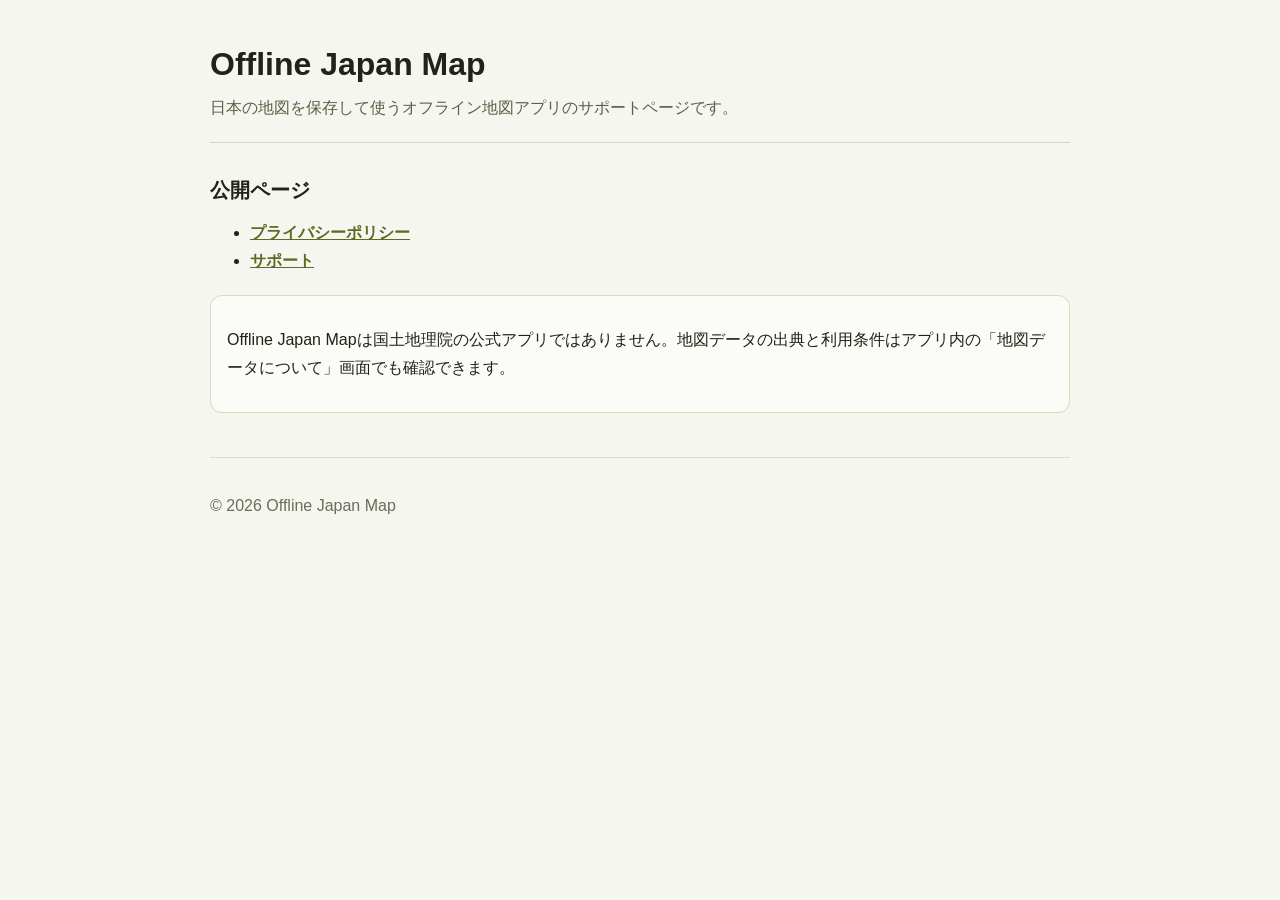
==== docs/index.html @ 16fac0c1 "Update support landing page copy" ====
<!doctype html>
<html lang="ja">
<head>
  <meta http-equiv="Content-Type" content="text/html; charset=utf-8">
  <meta name="viewport" content="width=device-width, initial-scale=1">
  <title>Offline Japan Map</title>
  <link rel="stylesheet" type="text/css" href="styles.css">
</head>
<body>
  <div class="page">
    <div class="site-header">
      <h1>Offline Japan Map</h1>
      <p class="lead">日本の地図を保存して使うオフライン地図アプリのサポートページです。</p>
    </div>

    <div class="section">
      <h2>公開ページ</h2>
      <ul>
        <li><a href="privacy/">プライバシーポリシー</a></li>
        <li><a href="support/">サポート</a></li>
      </ul>
    </div>

    <div class="notice">
      <p>Offline Japan Mapは国土地理院の公式アプリではありません。地図データの出典と利用条件はアプリ内の「地図データについて」画面でも確認できます。</p>
    </div>

    <div class="site-footer">
      <p>© 2026 Offline Japan Map</p>
    </div>
  </div>
</body>
</html>
---- docs/styles.css ----
* {
  box-sizing: border-box;
}

html {
  color-scheme: light;
}

body {
  margin: 0;
  background: #f5f6f0;
  color: #202316;
  font-family: -apple-system, BlinkMacSystemFont, "Hiragino Sans", "Yu Gothic", sans-serif;
  line-height: 1.75;
}

.page {
  width: min(860px, calc(100% - 32px));
  margin: 0 auto;
  padding: 44px 0 64px;
}

.site-header {
  margin-bottom: 28px;
  padding-bottom: 20px;
  border-bottom: 1px solid rgba(95, 105, 49, 0.22);
}

h1,
h2 {
  line-height: 1.3;
  letter-spacing: 0;
}

h1 {
  margin: 0 0 8px;
  font-size: 2rem;
}

h2 {
  margin: 34px 0 10px;
  font-size: 1.25rem;
}

p,
li {
  font-size: 1rem;
}

a {
  color: #5f6922;
  font-weight: 650;
}

.lead {
  margin: 0;
  color: #5a6044;
}

.notice {
  margin: 20px 0;
  padding: 14px 16px;
  border: 1px solid rgba(126, 141, 50, 0.28);
  border-radius: 12px;
  background: rgba(255, 255, 255, 0.55);
}

.meta {
  color: #6a6f58;
  font-size: 0.92rem;
}

.site-footer {
  margin-top: 44px;
  padding-top: 18px;
  border-top: 1px solid rgba(95, 105, 49, 0.18);
  color: #6a6f58;
  font-size: 0.92rem;
}
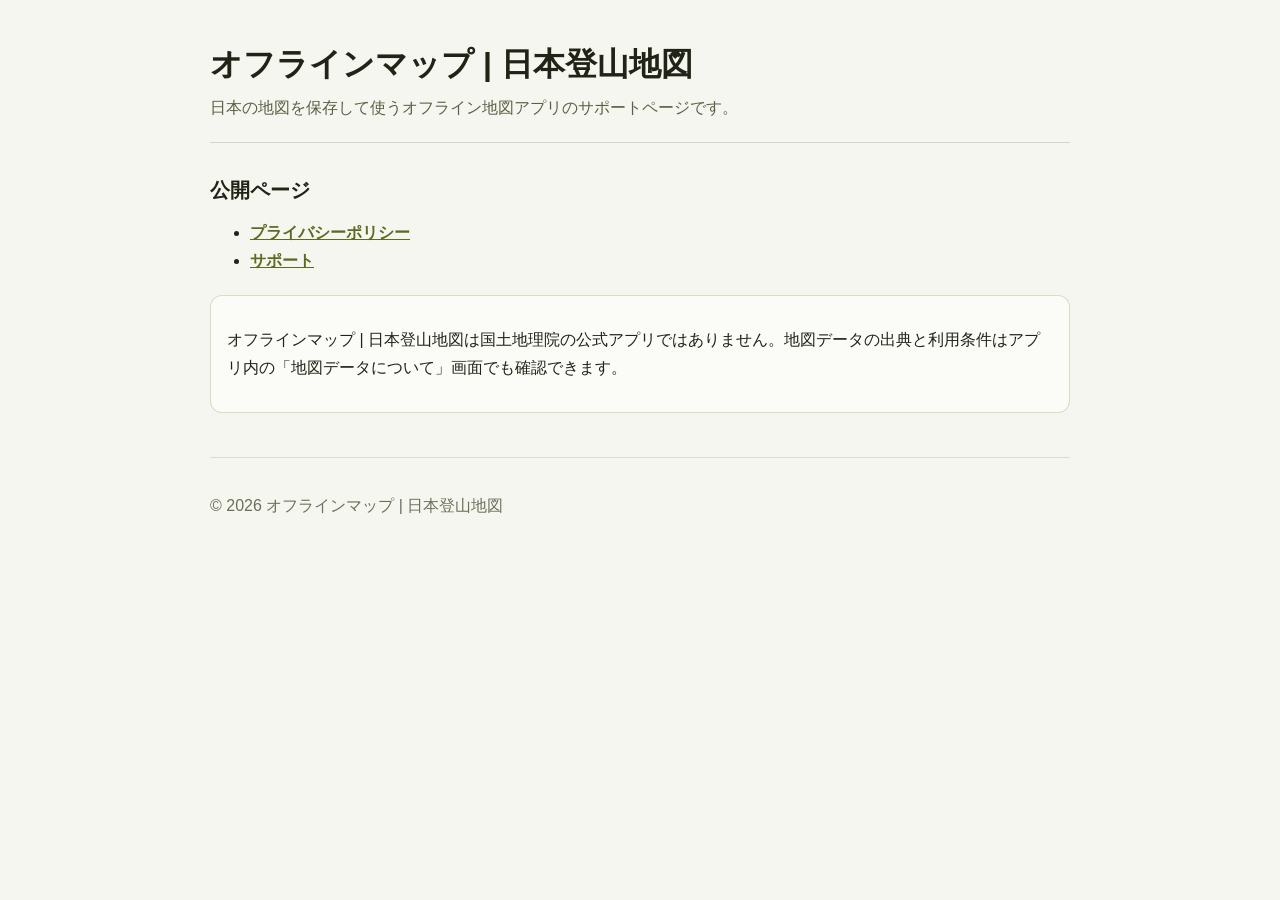
==== commit a87ec22d: "Update index.html" ====
--- a/docs/index.html
+++ b/docs/index.html
@@ -3,13 +3,13 @@
 <head>
   <meta http-equiv="Content-Type" content="text/html; charset=utf-8">
   <meta name="viewport" content="width=device-width, initial-scale=1">
-  <title>Offline Japan Map</title>
+  <title>オフラインマップ | 日本登山地図</title>
   <link rel="stylesheet" type="text/css" href="styles.css">
 </head>
 <body>
   <div class="page">
     <div class="site-header">
-      <h1>Offline Japan Map</h1>
+      <h1>オフラインマップ | 日本登山地図</h1>
       <p class="lead">日本の地図を保存して使うオフライン地図アプリのサポートページです。</p>
     </div>
 
@@ -22,11 +22,11 @@
     </div>
 
     <div class="notice">
-      <p>Offline Japan Mapは国土地理院の公式アプリではありません。地図データの出典と利用条件はアプリ内の「地図データについて」画面でも確認できます。</p>
+      <p>オフラインマップ | 日本登山地図は国土地理院の公式アプリではありません。地図データの出典と利用条件はアプリ内の「地図データについて」画面でも確認できます。</p>
     </div>
 
     <div class="site-footer">
-      <p>© 2026 Offline Japan Map</p>
+      <p>© 2026 オフラインマップ | 日本登山地図</p>
     </div>
   </div>
 </body>
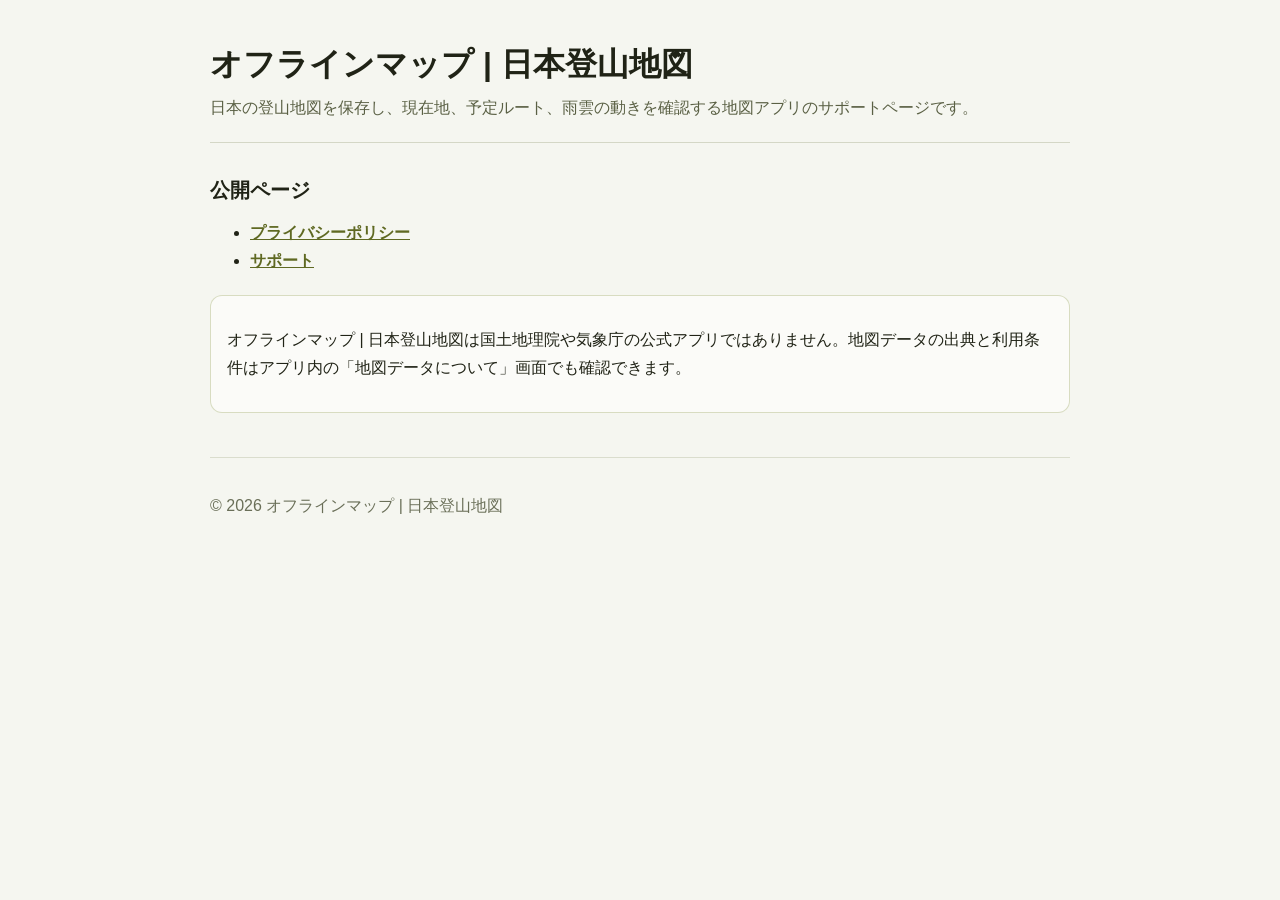
==== commit 5494d2a4: "Update public pages checkpoint terminology" ====
--- a/docs/index.html
+++ b/docs/index.html
@@ -10,7 +10,7 @@
   <div class="page">
     <div class="site-header">
       <h1>オフラインマップ | 日本登山地図</h1>
-      <p class="lead">日本の地図を保存して使うオフライン地図アプリのサポートページです。</p>
+      <p class="lead">日本の登山地図を保存し、現在地、予定ルート、雨雲の動きを確認する地図アプリのサポートページです。</p>
     </div>
 
     <div class="section">
@@ -22,7 +22,7 @@
     </div>
 
     <div class="notice">
-      <p>オフラインマップ | 日本登山地図は国土地理院の公式アプリではありません。地図データの出典と利用条件はアプリ内の「地図データについて」画面でも確認できます。</p>
+      <p>オフラインマップ | 日本登山地図は国土地理院や気象庁の公式アプリではありません。地図データの出典と利用条件はアプリ内の「地図データについて」画面でも確認できます。</p>
     </div>
 
     <div class="site-footer">
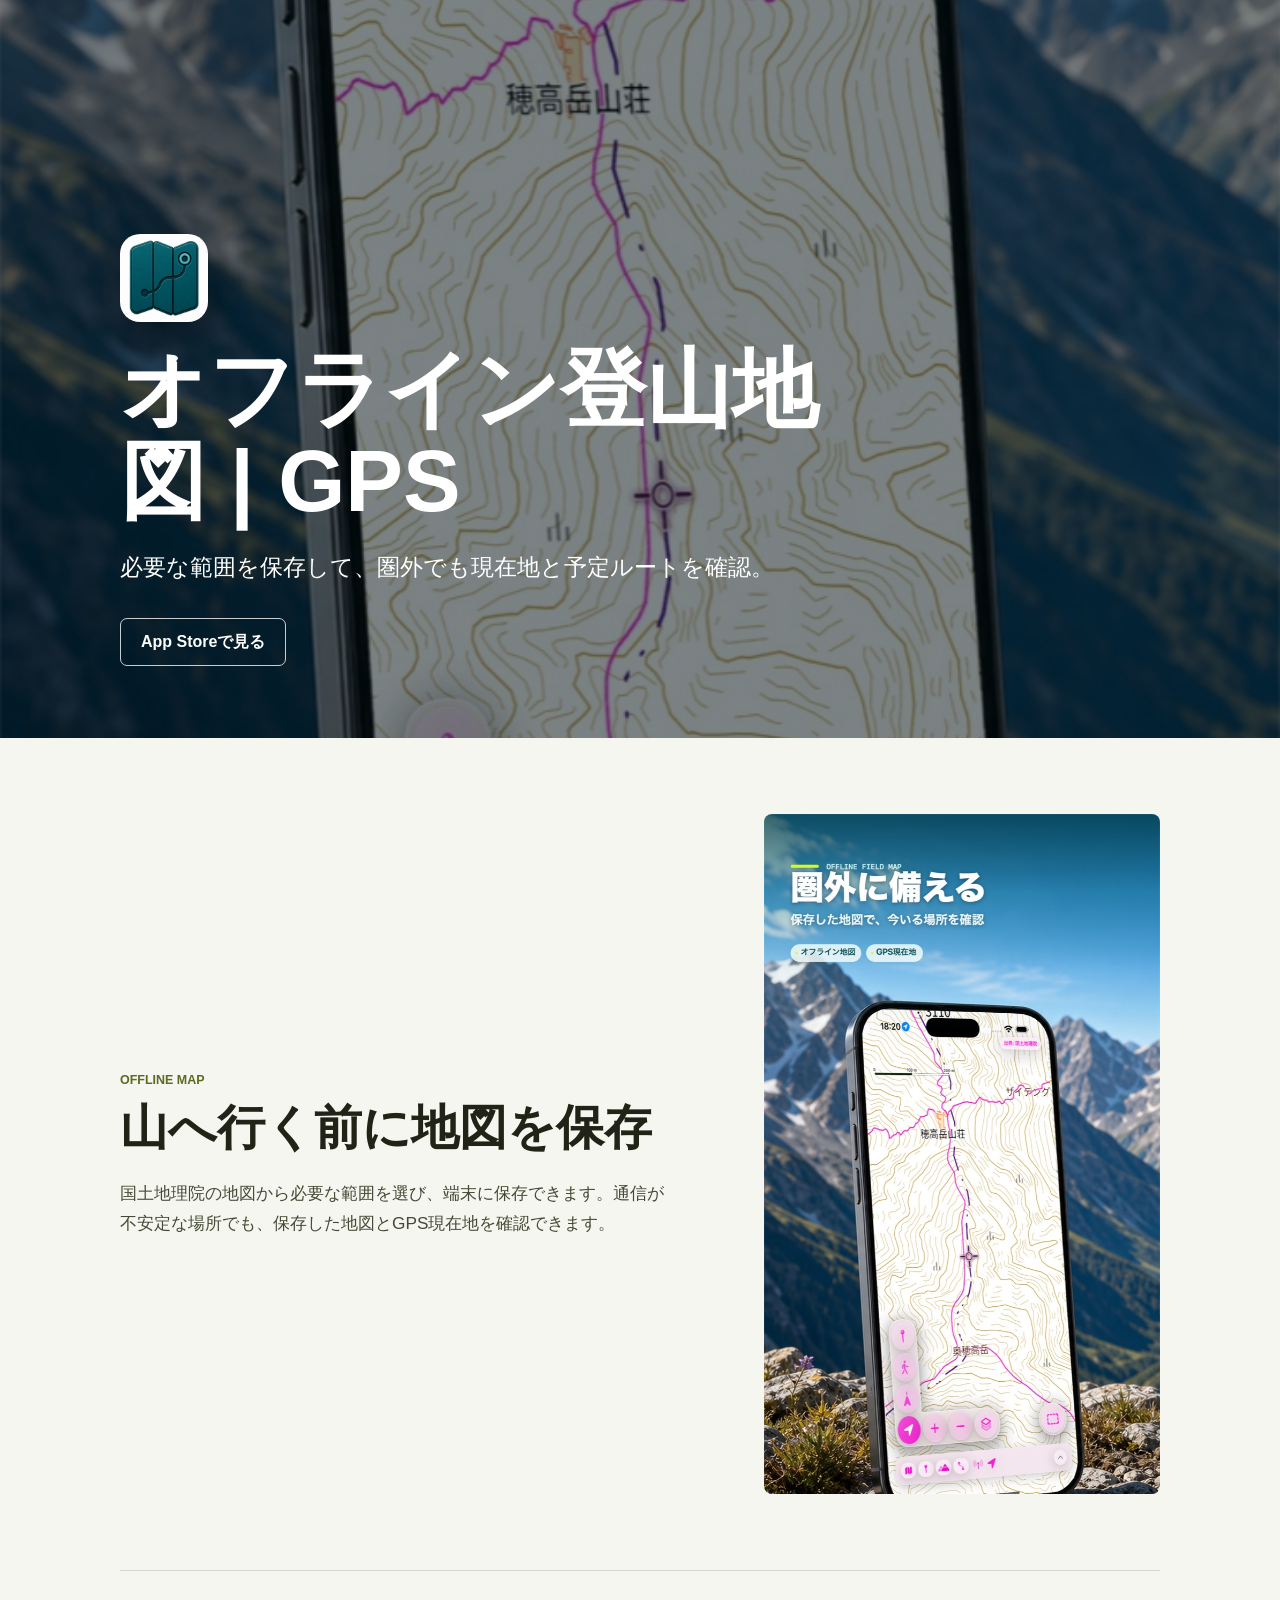
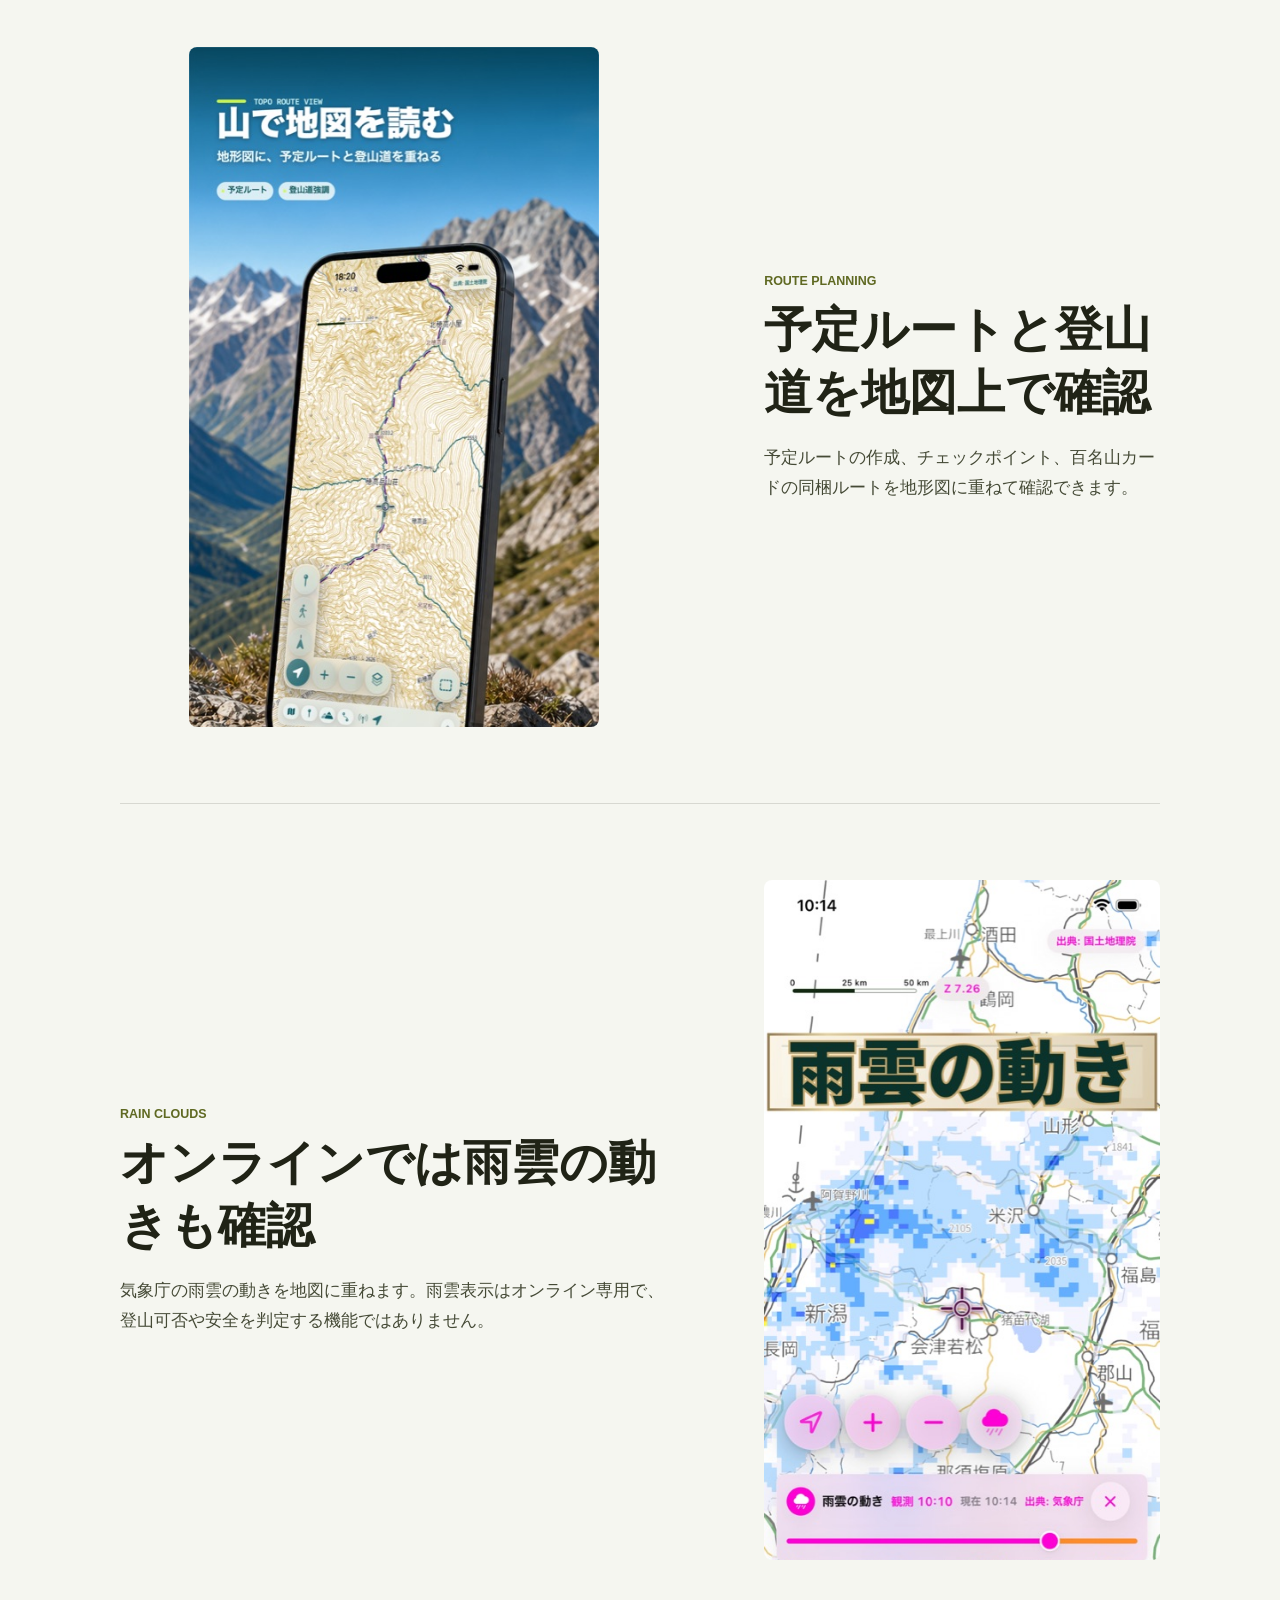
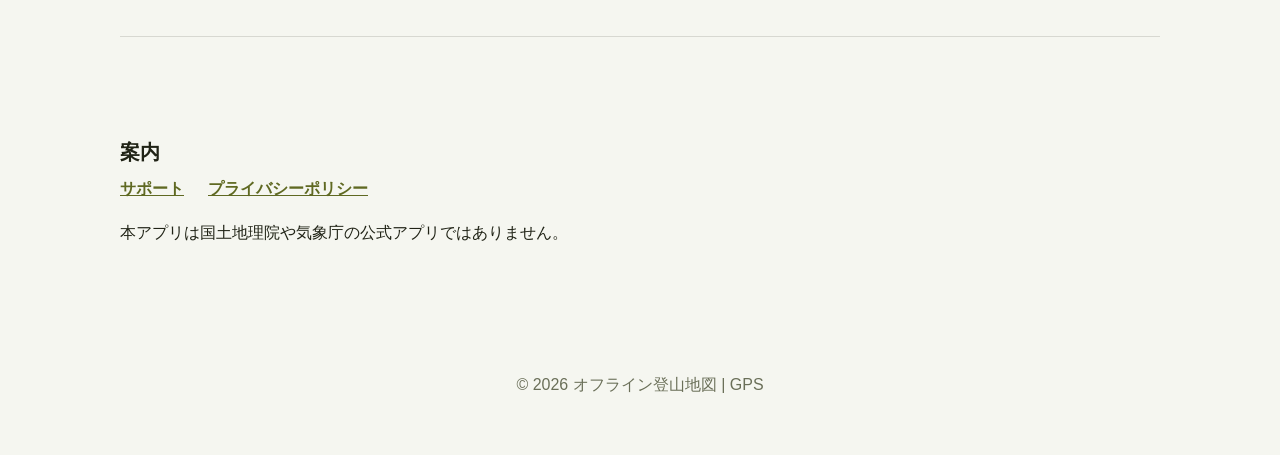
==== commit ca3e7a32: "Update app marketing page for ASO" ====
--- a/docs/index.html
+++ b/docs/index.html
@@ -3,31 +3,61 @@
 <head>
   <meta http-equiv="Content-Type" content="text/html; charset=utf-8">
   <meta name="viewport" content="width=device-width, initial-scale=1">
-  <title>オフラインマップ | 日本登山地図</title>
+  <meta name="description" content="日本の登山地図を必要な範囲だけ保存し、圏外でもGPS現在地と予定ルートを確認できるiPhone地図アプリです。">
+  <title>オフライン登山地図 | GPS</title>
   <link rel="stylesheet" type="text/css" href="styles.css">
 </head>
 <body>
-  <div class="page">
-    <div class="site-header">
-      <h1>オフラインマップ | 日本登山地図</h1>
-      <p class="lead">日本の登山地図を保存し、現在地、予定ルート、雨雲の動きを確認する地図アプリのサポートページです。</p>
-    </div>
+  <main>
+    <section class="product-hero" aria-labelledby="product-title">
+      <div class="product-hero-shade" aria-hidden="true"></div>
+      <div class="product-hero-content">
+        <img class="app-icon" src="assets/app-icon.png" alt="オフライン登山地図 | GPSのアプリアイコン">
+        <h1 id="product-title">オフライン登山地図 | GPS</h1>
+        <p>必要な範囲を保存して、圏外でも現在地と予定ルートを確認。</p>
+        <a class="app-store-link" href="https://apps.apple.com/jp/app/id6778970928">App Storeで見る</a>
+      </div>
+    </section>
 
-    <div class="section">
-      <h2>公開ページ</h2>
-      <ul>
-        <li><a href="privacy/">プライバシーポリシー</a></li>
-        <li><a href="support/">サポート</a></li>
-      </ul>
-    </div>
+    <section class="feature-band" aria-labelledby="offline-title">
+      <div class="feature-copy">
+        <p class="eyebrow">OFFLINE MAP</p>
+        <h2 id="offline-title">山へ行く前に地図を保存</h2>
+        <p>国土地理院の地図から必要な範囲を選び、端末に保存できます。通信が不安定な場所でも、保存した地図とGPS現在地を確認できます。</p>
+      </div>
+      <img src="assets/offline-hiking-map-hero.jpg" alt="保存した登山地図とGPS現在地を表示しているアプリ画面">
+    </section>
 
-    <div class="notice">
-      <p>オフラインマップ | 日本登山地図は国土地理院や気象庁の公式アプリではありません。地図データの出典と利用条件はアプリ内の「地図データについて」画面でも確認できます。</p>
-    </div>
+    <section class="feature-band feature-band-reverse" aria-labelledby="route-title">
+      <div class="feature-copy">
+        <p class="eyebrow">ROUTE PLANNING</p>
+        <h2 id="route-title">予定ルートと登山道を地図上で確認</h2>
+        <p>予定ルートの作成、チェックポイント、百名山カードの同梱ルートを地形図に重ねて確認できます。</p>
+      </div>
+      <img src="assets/planned-route-map.jpg" alt="予定ルートと登山道を重ねた登山地図">
+    </section>
 
-    <div class="site-footer">
-      <p>© 2026 オフラインマップ | 日本登山地図</p>
-    </div>
-  </div>
+    <section class="feature-band" aria-labelledby="rain-title">
+      <div class="feature-copy">
+        <p class="eyebrow">RAIN CLOUDS</p>
+        <h2 id="rain-title">オンラインでは雨雲の動きも確認</h2>
+        <p>気象庁の雨雲の動きを地図に重ねます。雨雲表示はオンライン専用で、登山可否や安全を判定する機能ではありません。</p>
+      </div>
+      <img src="assets/rain-cloud-map.jpg" alt="気象庁の雨雲の動きを地図に重ねたアプリ画面">
+    </section>
+
+    <section class="product-links" aria-labelledby="links-title">
+      <h2 id="links-title">案内</h2>
+      <nav aria-label="関連ページ">
+        <a href="support/">サポート</a>
+        <a href="privacy/">プライバシーポリシー</a>
+      </nav>
+      <p>本アプリは国土地理院や気象庁の公式アプリではありません。</p>
+    </section>
+  </main>
+
+  <footer class="product-footer">
+    <p>© 2026 オフライン登山地図 | GPS</p>
+  </footer>
 </body>
 </html>
--- a/docs/styles.css
+++ b/docs/styles.css
@@ -12,6 +12,128 @@
   color: #202316;
   font-family: -apple-system, BlinkMacSystemFont, "Hiragino Sans", "Yu Gothic", sans-serif;
   line-height: 1.75;
+}
+
+img {
+  display: block;
+  max-width: 100%;
+}
+
+.product-hero {
+  position: relative;
+  min-height: min(82svh, 820px);
+  display: flex;
+  align-items: flex-end;
+  background: #0b1d26 url("assets/offline-hiking-map-hero.jpg") center 46% / cover no-repeat;
+  color: #fff;
+  overflow: hidden;
+}
+
+.product-hero-shade {
+  position: absolute;
+  inset: 0;
+  background: rgba(3, 16, 21, 0.52);
+}
+
+.product-hero-content {
+  position: relative;
+  z-index: 1;
+  width: min(1040px, calc(100% - 40px));
+  margin: 0 auto;
+  padding: 80px 0 72px;
+}
+
+.app-icon {
+  width: 88px;
+  height: 88px;
+  margin-bottom: 22px;
+  border-radius: 20px;
+  box-shadow: 0 12px 32px rgba(0, 0, 0, 0.28);
+}
+
+.product-hero h1 {
+  max-width: 760px;
+  margin: 0;
+  font-size: clamp(2.4rem, 7vw, 5.4rem);
+  line-height: 1.06;
+}
+
+.product-hero p {
+  max-width: 660px;
+  margin: 20px 0 30px;
+  font-size: clamp(1.05rem, 2.5vw, 1.45rem);
+}
+
+.app-store-link {
+  display: inline-flex;
+  min-height: 48px;
+  align-items: center;
+  padding: 0 20px;
+  border: 1px solid rgba(255, 255, 255, 0.78);
+  border-radius: 7px;
+  color: #fff;
+  text-decoration: none;
+}
+
+.feature-band {
+  width: min(1040px, calc(100% - 40px));
+  margin: 0 auto;
+  padding: 76px 0;
+  display: grid;
+  grid-template-columns: minmax(0, 0.9fr) minmax(280px, 0.65fr);
+  gap: clamp(36px, 8vw, 96px);
+  align-items: center;
+  border-bottom: 1px solid rgba(32, 35, 22, 0.14);
+}
+
+.feature-band-reverse .feature-copy {
+  order: 2;
+}
+
+.feature-band img {
+  width: min(100%, 410px);
+  max-height: 680px;
+  justify-self: center;
+  object-fit: cover;
+  object-position: top;
+  border-radius: 8px;
+}
+
+.feature-copy h2 {
+  margin: 6px 0 18px;
+  font-size: clamp(1.8rem, 4vw, 3rem);
+}
+
+.feature-copy p:not(.eyebrow) {
+  max-width: 600px;
+  margin: 0;
+  color: #454a36;
+  font-size: 1.08rem;
+}
+
+.eyebrow {
+  margin: 0;
+  color: #5f6922;
+  font-size: 0.78rem;
+  font-weight: 750;
+}
+
+.product-links {
+  width: min(1040px, calc(100% - 40px));
+  margin: 0 auto;
+  padding: 68px 0;
+}
+
+.product-links nav {
+  display: flex;
+  flex-wrap: wrap;
+  gap: 24px;
+}
+
+.product-footer {
+  padding: 24px 20px 40px;
+  color: #6a6f58;
+  text-align: center;
 }
 
 .page {
@@ -77,3 +199,27 @@
   color: #6a6f58;
   font-size: 0.92rem;
 }
+
+@media (max-width: 720px) {
+  .product-hero {
+    min-height: 76svh;
+    background-position: 58% top;
+  }
+
+  .product-hero-content {
+    padding: 56px 0 48px;
+  }
+
+  .feature-band {
+    grid-template-columns: 1fr;
+    padding: 54px 0;
+  }
+
+  .feature-band-reverse .feature-copy {
+    order: 0;
+  }
+
+  .feature-band img {
+    width: min(100%, 360px);
+  }
+}
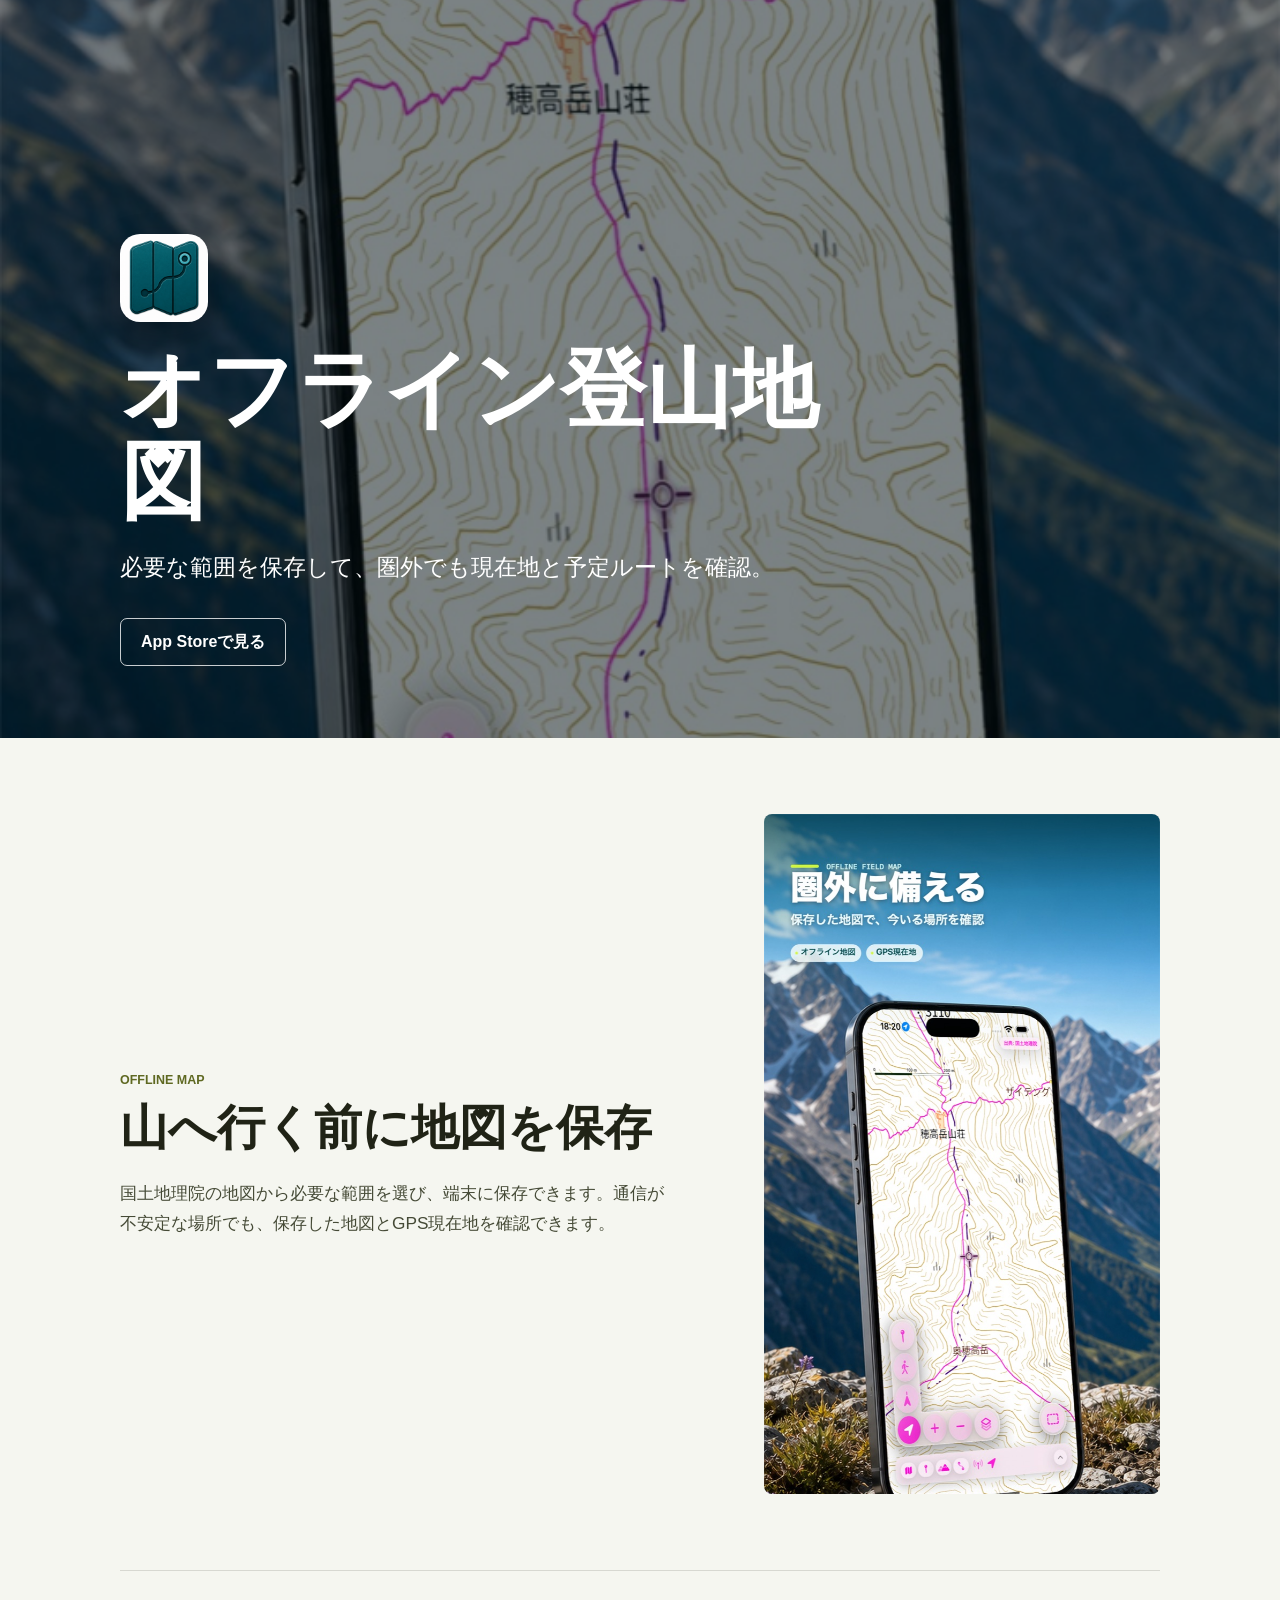
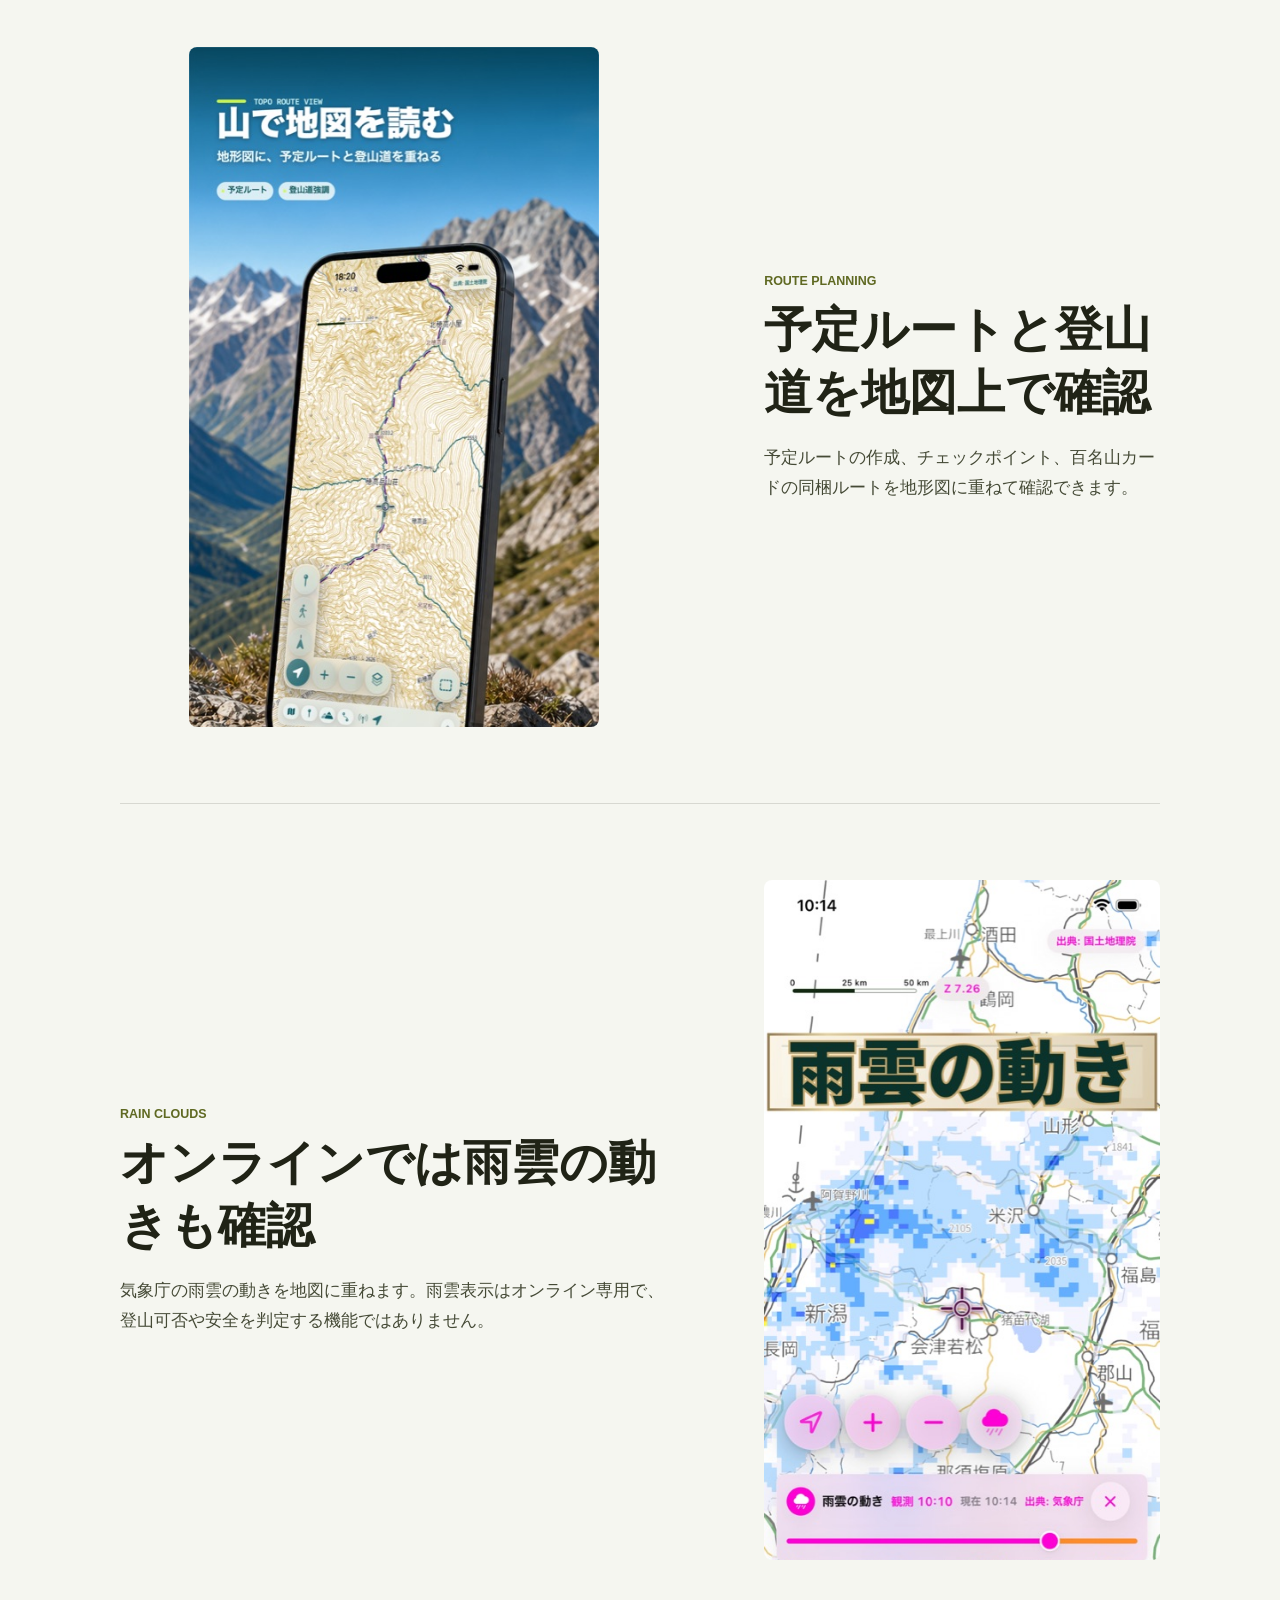
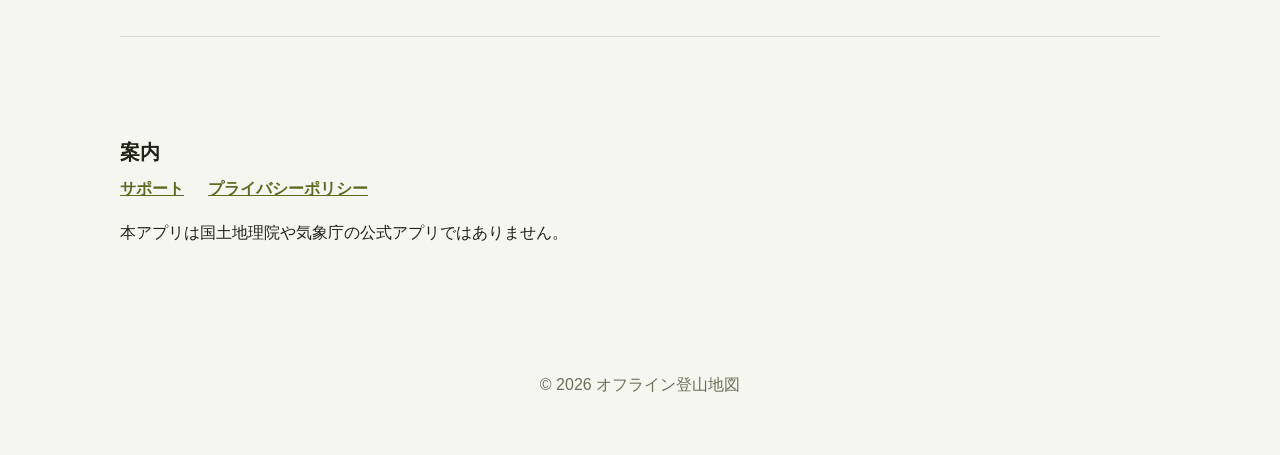
==== commit 7bb27866: "Use concise Japanese product name" ====
--- a/docs/index.html
+++ b/docs/index.html
@@ -4,7 +4,7 @@
   <meta http-equiv="Content-Type" content="text/html; charset=utf-8">
   <meta name="viewport" content="width=device-width, initial-scale=1">
   <meta name="description" content="日本の登山地図を必要な範囲だけ保存し、圏外でもGPS現在地と予定ルートを確認できるiPhone地図アプリです。">
-  <title>オフライン登山地図 | GPS</title>
+  <title>オフライン登山地図</title>
   <link rel="stylesheet" type="text/css" href="styles.css">
 </head>
 <body>
@@ -12,8 +12,8 @@
     <section class="product-hero" aria-labelledby="product-title">
       <div class="product-hero-shade" aria-hidden="true"></div>
       <div class="product-hero-content">
-        <img class="app-icon" src="assets/app-icon.png" alt="オフライン登山地図 | GPSのアプリアイコン">
-        <h1 id="product-title">オフライン登山地図 | GPS</h1>
+        <img class="app-icon" src="assets/app-icon.png" alt="オフライン登山地図のアプリアイコン">
+        <h1 id="product-title">オフライン登山地図</h1>
         <p>必要な範囲を保存して、圏外でも現在地と予定ルートを確認。</p>
         <a class="app-store-link" href="https://apps.apple.com/jp/app/id6778970928">App Storeで見る</a>
       </div>
@@ -57,7 +57,7 @@
   </main>
 
   <footer class="product-footer">
-    <p>© 2026 オフライン登山地図 | GPS</p>
+    <p>© 2026 オフライン登山地図</p>
   </footer>
 </body>
 </html>
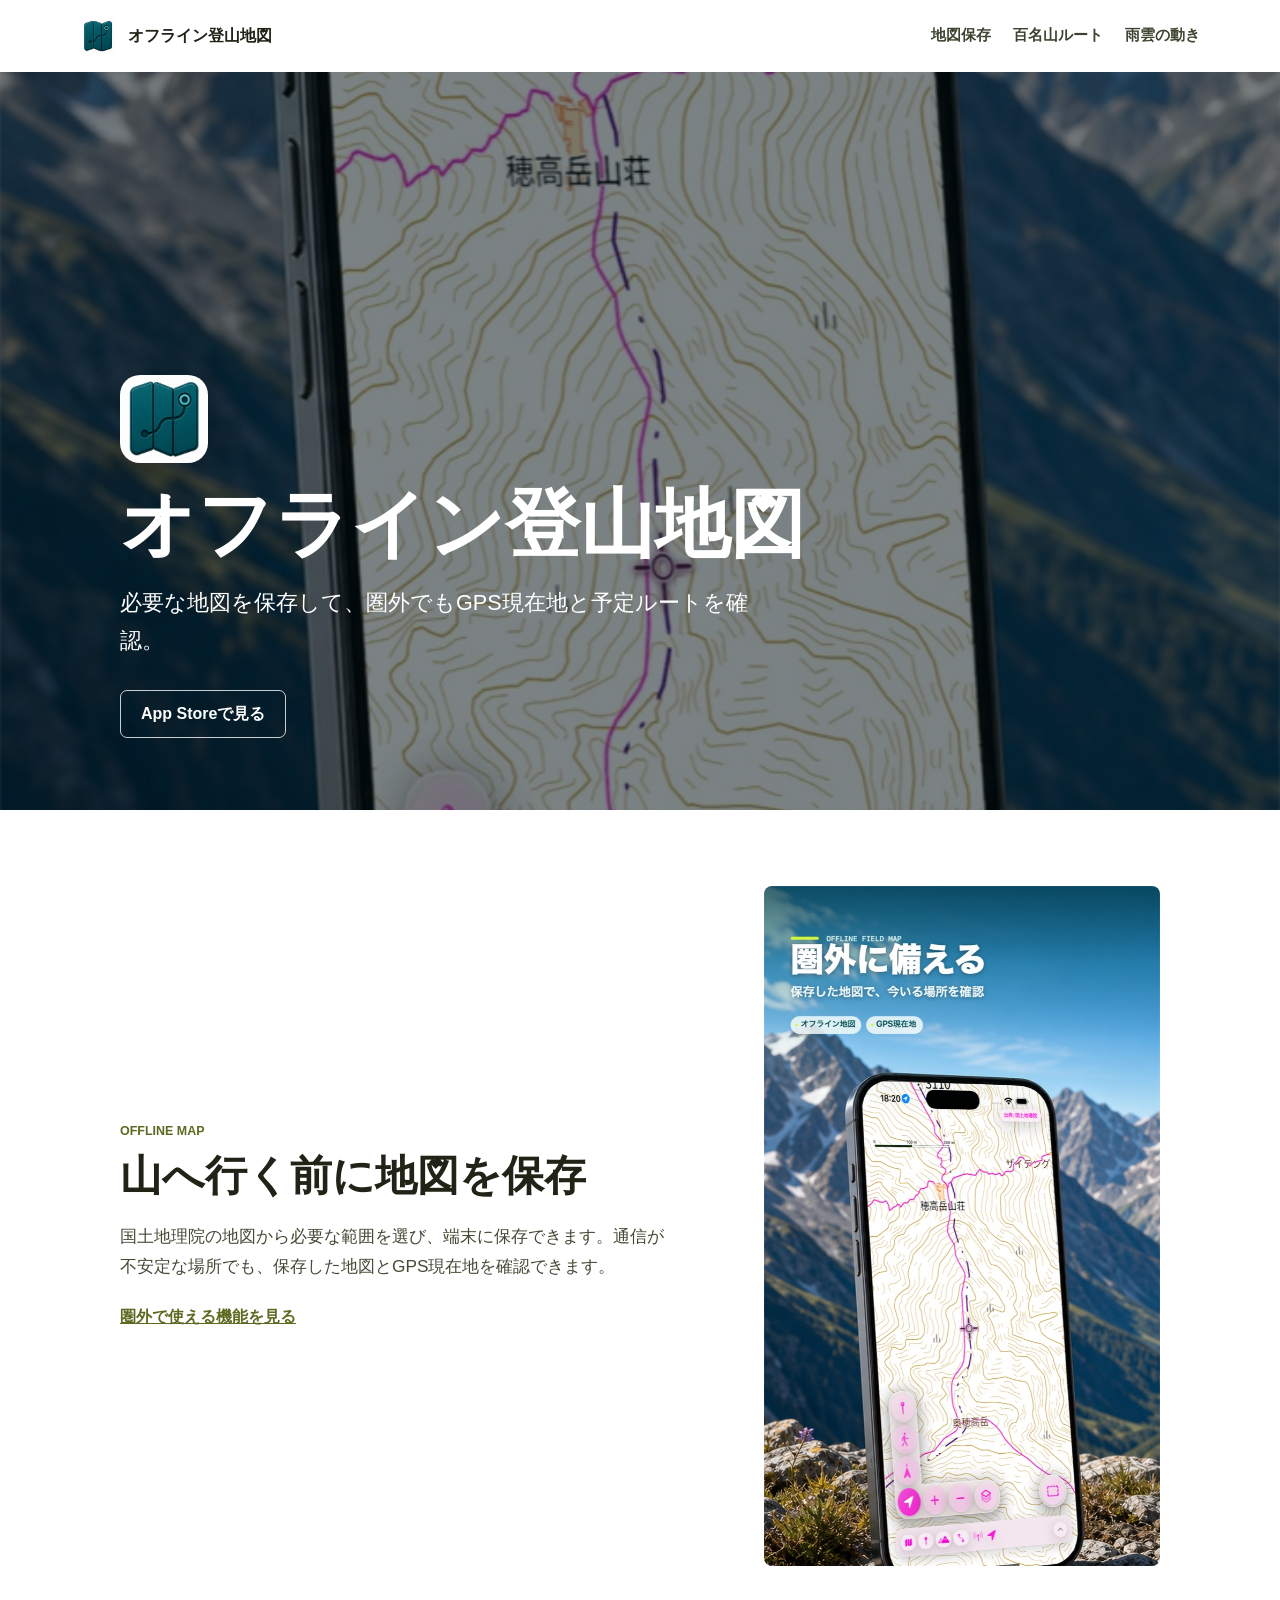
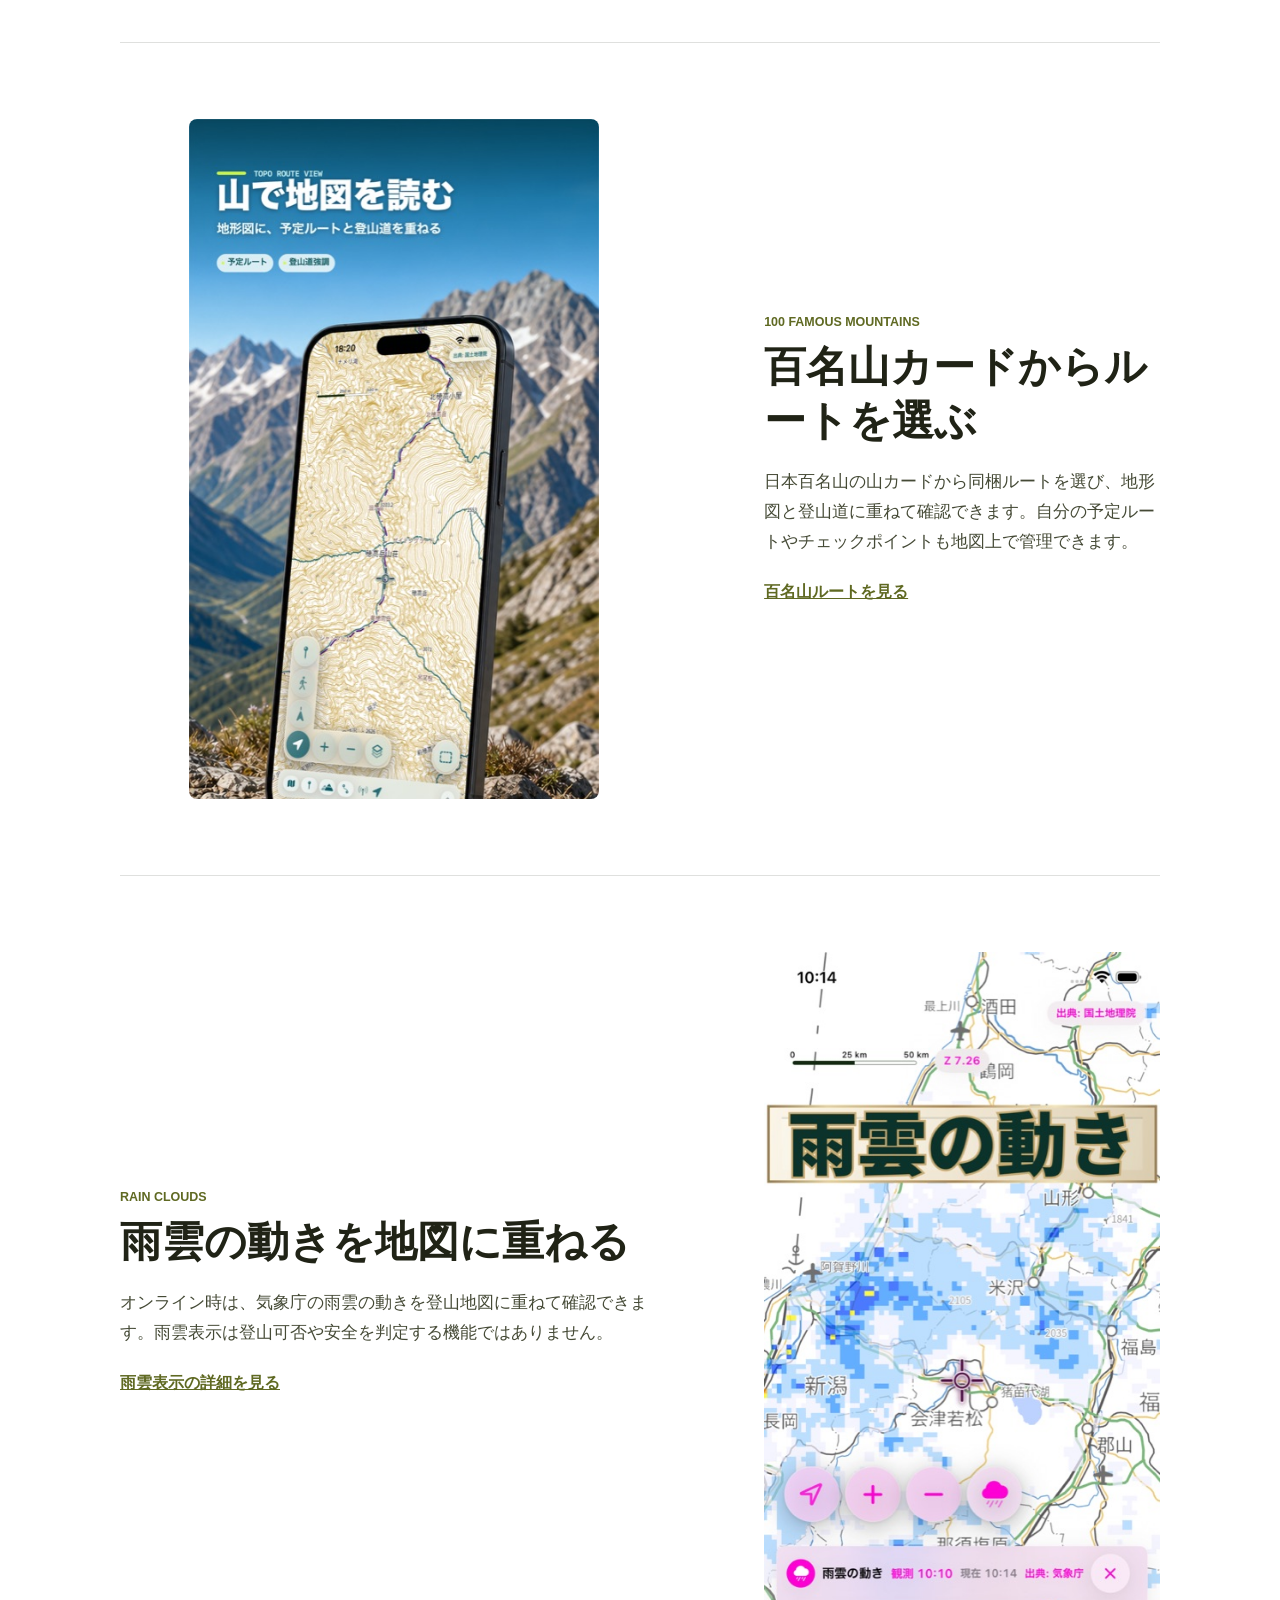
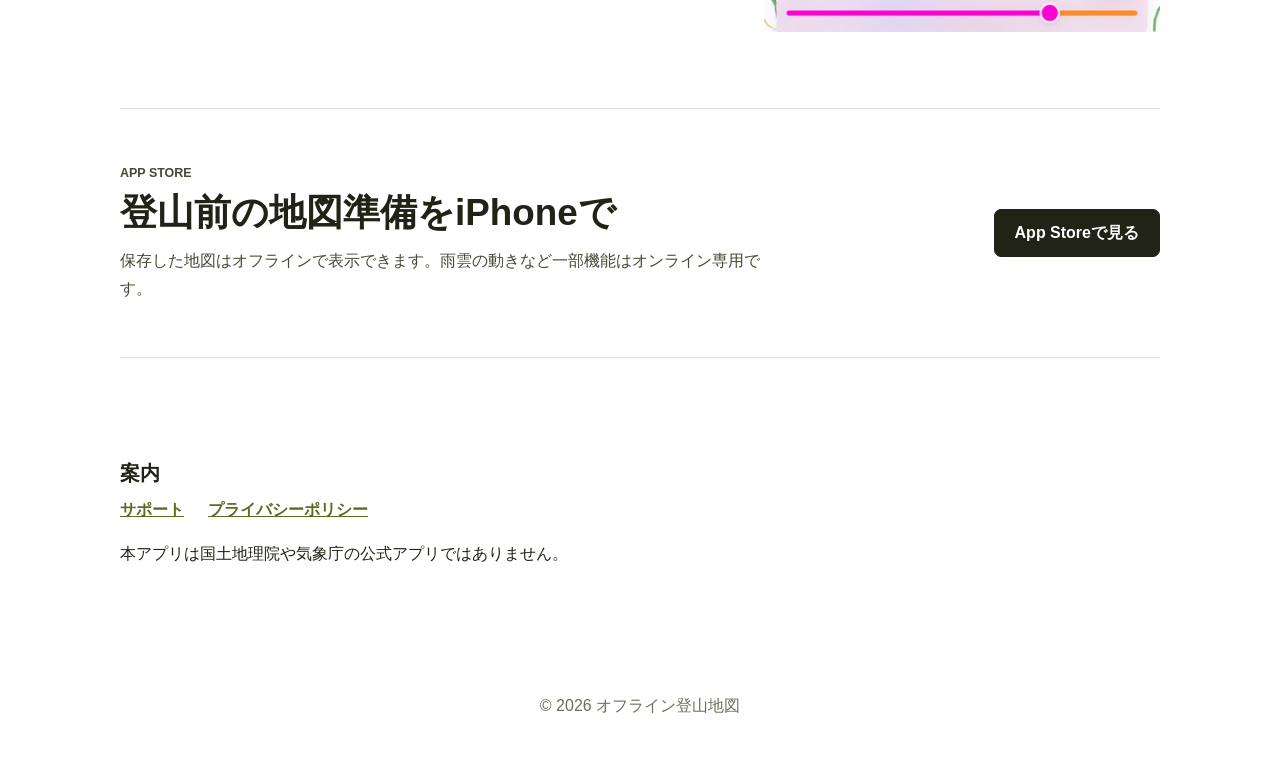
==== commit 1b7aa46a: "Add search-focused product landing pages" ====
--- a/docs/index.html
+++ b/docs/index.html
@@ -1,21 +1,62 @@
 <!doctype html>
 <html lang="ja">
 <head>
-  <meta http-equiv="Content-Type" content="text/html; charset=utf-8">
+  <meta charset="utf-8">
   <meta name="viewport" content="width=device-width, initial-scale=1">
-  <meta name="description" content="日本の登山地図を必要な範囲だけ保存し、圏外でもGPS現在地と予定ルートを確認できるiPhone地図アプリです。">
-  <title>オフライン登山地図</title>
-  <link rel="stylesheet" type="text/css" href="styles.css">
+  <meta name="description" content="日本の登山地図を必要な範囲だけ保存し、圏外でもGPS現在地、予定ルート、日本百名山の同梱ルートを確認できるiPhone地図アプリです。">
+  <meta name="robots" content="index,follow,max-image-preview:large">
+  <meta name="theme-color" content="#0b1d26">
+  <meta name="apple-itunes-app" content="app-id=6778970928, app-argument=https://apps.apple.com/jp/app/id6778970928?ppid=e49ebf47-4ab9-4e89-a070-6b8aedd1c917">
+  <link rel="canonical" href="https://tenkarars.github.io/offline-japan-map-pages/">
+  <meta property="og:type" content="website">
+  <meta property="og:locale" content="ja_JP">
+  <meta property="og:site_name" content="オフライン登山地図">
+  <meta property="og:title" content="オフライン登山地図 - 圏外でもGPS現在地と予定ルートを確認">
+  <meta property="og:description" content="登山前に必要な地図を保存。圏外でも保存した地図、GPS現在地、予定ルートを確認できます。">
+  <meta property="og:url" content="https://tenkarars.github.io/offline-japan-map-pages/">
+  <meta property="og:image" content="https://tenkarars.github.io/offline-japan-map-pages/assets/offline-hiking-map-hero.jpg">
+  <title>オフライン登山地図 - 圏外でもGPS現在地と予定ルートを確認</title>
+  <link rel="stylesheet" href="styles.css?v=20260719-2">
+  <script type="application/ld+json">
+  {
+    "@context": "https://schema.org",
+    "@type": "MobileApplication",
+    "name": "オフライン登山地図",
+    "operatingSystem": "iOS",
+    "applicationCategory": "NavigationApplication",
+    "description": "日本の登山地図を必要な範囲だけ保存し、圏外でもGPS現在地と予定ルートを確認できるiPhoneアプリです。",
+    "image": "https://tenkarars.github.io/offline-japan-map-pages/assets/app-icon.png",
+    "url": "https://tenkarars.github.io/offline-japan-map-pages/",
+    "downloadUrl": "https://apps.apple.com/jp/app/id6778970928",
+    "offers": {
+      "@type": "Offer",
+      "price": "0",
+      "priceCurrency": "JPY"
+    }
+  }
+  </script>
 </head>
 <body>
+  <header class="product-nav">
+    <a class="product-brand" href="./" aria-label="オフライン登山地図 トップ">
+      <img src="assets/app-icon.png" alt="">
+      <span>オフライン登山地図</span>
+    </a>
+    <nav aria-label="主な機能">
+      <a href="offline-hiking-map/">地図保存</a>
+      <a href="hyakumeizan-routes/">百名山ルート</a>
+      <a href="rain-cloud-map/">雨雲の動き</a>
+    </nav>
+  </header>
+
   <main>
     <section class="product-hero" aria-labelledby="product-title">
       <div class="product-hero-shade" aria-hidden="true"></div>
       <div class="product-hero-content">
         <img class="app-icon" src="assets/app-icon.png" alt="オフライン登山地図のアプリアイコン">
         <h1 id="product-title">オフライン登山地図</h1>
-        <p>必要な範囲を保存して、圏外でも現在地と予定ルートを確認。</p>
-        <a class="app-store-link" href="https://apps.apple.com/jp/app/id6778970928">App Storeで見る</a>
+        <p>必要な地図を保存して、圏外でもGPS現在地と予定ルートを確認。</p>
+        <a class="app-store-link" href="https://apps.apple.com/jp/app/id6778970928?ppid=e49ebf47-4ab9-4e89-a070-6b8aedd1c917">App Storeで見る</a>
       </div>
     </section>
 
@@ -24,26 +65,38 @@
         <p class="eyebrow">OFFLINE MAP</p>
         <h2 id="offline-title">山へ行く前に地図を保存</h2>
         <p>国土地理院の地図から必要な範囲を選び、端末に保存できます。通信が不安定な場所でも、保存した地図とGPS現在地を確認できます。</p>
+        <a class="text-link" href="offline-hiking-map/">圏外で使える機能を見る</a>
       </div>
-      <img src="assets/offline-hiking-map-hero.jpg" alt="保存した登山地図とGPS現在地を表示しているアプリ画面">
+      <img src="assets/offline-hiking-map-hero.jpg" alt="保存した登山地図とGPS現在地を表示しているアプリ画面" loading="lazy">
     </section>
 
     <section class="feature-band feature-band-reverse" aria-labelledby="route-title">
       <div class="feature-copy">
-        <p class="eyebrow">ROUTE PLANNING</p>
-        <h2 id="route-title">予定ルートと登山道を地図上で確認</h2>
-        <p>予定ルートの作成、チェックポイント、百名山カードの同梱ルートを地形図に重ねて確認できます。</p>
+        <p class="eyebrow">100 FAMOUS MOUNTAINS</p>
+        <h2 id="route-title">百名山カードからルートを選ぶ</h2>
+        <p>日本百名山の山カードから同梱ルートを選び、地形図と登山道に重ねて確認できます。自分の予定ルートやチェックポイントも地図上で管理できます。</p>
+        <a class="text-link" href="hyakumeizan-routes/">百名山ルートを見る</a>
       </div>
-      <img src="assets/planned-route-map.jpg" alt="予定ルートと登山道を重ねた登山地図">
+      <img src="assets/planned-route-map.jpg" alt="日本百名山の予定ルートと登山道を重ねた登山地図" loading="lazy">
     </section>
 
     <section class="feature-band" aria-labelledby="rain-title">
       <div class="feature-copy">
         <p class="eyebrow">RAIN CLOUDS</p>
-        <h2 id="rain-title">オンラインでは雨雲の動きも確認</h2>
-        <p>気象庁の雨雲の動きを地図に重ねます。雨雲表示はオンライン専用で、登山可否や安全を判定する機能ではありません。</p>
+        <h2 id="rain-title">雨雲の動きを地図に重ねる</h2>
+        <p>オンライン時は、気象庁の雨雲の動きを登山地図に重ねて確認できます。雨雲表示は登山可否や安全を判定する機能ではありません。</p>
+        <a class="text-link" href="rain-cloud-map/">雨雲表示の詳細を見る</a>
       </div>
-      <img src="assets/rain-cloud-map.jpg" alt="気象庁の雨雲の動きを地図に重ねたアプリ画面">
+      <img src="assets/rain-cloud-map.jpg" alt="気象庁の雨雲の動きを地図に重ねたアプリ画面" loading="lazy">
+    </section>
+
+    <section class="download-band" aria-labelledby="download-title">
+      <div>
+        <p class="eyebrow">APP STORE</p>
+        <h2 id="download-title">登山前の地図準備をiPhoneで</h2>
+        <p>保存した地図はオフラインで表示できます。雨雲の動きなど一部機能はオンライン専用です。</p>
+      </div>
+      <a class="app-store-link app-store-link-dark" href="https://apps.apple.com/jp/app/id6778970928?ppid=e49ebf47-4ab9-4e89-a070-6b8aedd1c917">App Storeで見る</a>
     </section>
 
     <section class="product-links" aria-labelledby="links-title">
--- a/docs/styles.css
+++ b/docs/styles.css
@@ -8,7 +8,7 @@
 
 body {
   margin: 0;
-  background: #f5f6f0;
+  background: #ffffff;
   color: #202316;
   font-family: -apple-system, BlinkMacSystemFont, "Hiragino Sans", "Yu Gothic", sans-serif;
   line-height: 1.75;
@@ -17,6 +17,53 @@
 img {
   display: block;
   max-width: 100%;
+}
+
+.product-nav {
+  position: relative;
+  z-index: 10;
+  width: min(1120px, calc(100% - 40px));
+  min-height: 72px;
+  margin: 0 auto;
+  display: flex;
+  align-items: center;
+  justify-content: space-between;
+  gap: 28px;
+}
+
+.product-brand {
+  display: inline-flex;
+  align-items: center;
+  gap: 12px;
+  color: #202316;
+  text-decoration: none;
+  white-space: nowrap;
+}
+
+.product-brand img {
+  width: 36px;
+  height: 36px;
+  border-radius: 8px;
+}
+
+.product-nav nav,
+.product-footer nav {
+  display: flex;
+  flex-wrap: wrap;
+  gap: 22px;
+}
+
+.product-nav nav a {
+  color: #3c4430;
+  font-size: 0.92rem;
+  text-decoration: none;
+}
+
+.product-nav nav a[aria-current="page"] {
+  color: #202316;
+  text-decoration: underline;
+  text-decoration-thickness: 2px;
+  text-underline-offset: 6px;
 }
 
 .product-hero {
@@ -52,27 +99,36 @@
 }
 
 .product-hero h1 {
-  max-width: 760px;
-  margin: 0;
-  font-size: clamp(2.4rem, 7vw, 5.4rem);
+  max-width: 900px;
+  margin: 0;
+  font-size: 4.7rem;
   line-height: 1.06;
+  word-break: keep-all;
 }
 
 .product-hero p {
   max-width: 660px;
   margin: 20px 0 30px;
-  font-size: clamp(1.05rem, 2.5vw, 1.45rem);
+  font-size: 1.35rem;
 }
 
 .app-store-link {
   display: inline-flex;
   min-height: 48px;
   align-items: center;
+  justify-content: center;
   padding: 0 20px;
   border: 1px solid rgba(255, 255, 255, 0.78);
   border-radius: 7px;
   color: #fff;
   text-decoration: none;
+}
+
+.app-store-link-dark {
+  flex: 0 0 auto;
+  border-color: #202316;
+  background: #202316;
+  color: #fff;
 }
 
 .feature-band {
@@ -101,7 +157,7 @@
 
 .feature-copy h2 {
   margin: 6px 0 18px;
-  font-size: clamp(1.8rem, 4vw, 3rem);
+  font-size: 2.6rem;
 }
 
 .feature-copy p:not(.eyebrow) {
@@ -109,6 +165,11 @@
   margin: 0;
   color: #454a36;
   font-size: 1.08rem;
+}
+
+.text-link {
+  display: inline-block;
+  margin-top: 22px;
 }
 
 .eyebrow {
@@ -116,6 +177,110 @@
   color: #5f6922;
   font-size: 0.78rem;
   font-weight: 750;
+}
+
+.eyebrow-light {
+  color: rgba(255, 255, 255, 0.82);
+}
+
+.download-band {
+  width: min(1040px, calc(100% - 40px));
+  margin: 0 auto;
+  padding: 54px 0;
+  display: flex;
+  align-items: center;
+  justify-content: space-between;
+  gap: 36px;
+  border-bottom: 1px solid rgba(32, 35, 22, 0.14);
+}
+
+.download-band h2 {
+  margin: 4px 0 10px;
+  font-size: 2.3rem;
+}
+
+.download-band p {
+  max-width: 660px;
+  margin: 0;
+  color: #454a36;
+}
+
+.feature-page-hero {
+  position: relative;
+  min-height: min(72svh, 720px);
+  display: flex;
+  align-items: flex-end;
+  overflow: hidden;
+  background-color: #0b1d26;
+  background-position: center 42%;
+  background-repeat: no-repeat;
+  background-size: cover;
+  color: #fff;
+}
+
+.feature-page-hero-offline {
+  background-image: url("assets/offline-hiking-map-hero.jpg");
+}
+
+.feature-page-hero-route {
+  background-image: url("assets/planned-route-map.jpg");
+}
+
+.feature-page-hero-rain {
+  background-image: url("assets/rain-cloud-map.jpg");
+}
+
+.feature-page-shade {
+  position: absolute;
+  inset: 0;
+  background: rgba(3, 16, 21, 0.58);
+}
+
+.feature-page-hero-content {
+  position: relative;
+  z-index: 1;
+  width: min(1040px, calc(100% - 40px));
+  margin: 0 auto;
+  padding: 72px 0 64px;
+}
+
+.feature-page-hero h1 {
+  max-width: 820px;
+  margin: 8px 0 18px;
+  font-size: 4.1rem;
+  line-height: 1.12;
+}
+
+.feature-page-hero-content > p:not(.eyebrow) {
+  max-width: 720px;
+  margin: 0 0 28px;
+  font-size: 1.25rem;
+}
+
+.feature-article {
+  width: min(820px, calc(100% - 40px));
+  margin: 0 auto;
+  padding: 44px 0 68px;
+}
+
+.feature-article section {
+  padding: 22px 0;
+  border-bottom: 1px solid rgba(32, 35, 22, 0.12);
+}
+
+.feature-article h2 {
+  margin: 0 0 12px;
+  font-size: 1.9rem;
+}
+
+.feature-article p,
+.feature-list {
+  color: #454a36;
+  font-size: 1.05rem;
+}
+
+.feature-list {
+  padding-left: 1.4em;
 }
 
 .product-links {
@@ -134,6 +299,10 @@
   padding: 24px 20px 40px;
   color: #6a6f58;
   text-align: center;
+}
+
+.product-footer nav {
+  justify-content: center;
 }
 
 .page {
@@ -201,6 +370,23 @@
 }
 
 @media (max-width: 720px) {
+  .product-nav {
+    width: min(100% - 28px, 1120px);
+    min-height: 64px;
+  }
+
+  .product-brand span {
+    display: none;
+  }
+
+  .product-nav nav {
+    gap: 14px;
+  }
+
+  .product-nav nav a {
+    font-size: 0.82rem;
+  }
+
   .product-hero {
     min-height: 76svh;
     background-position: 58% top;
@@ -210,6 +396,14 @@
     padding: 56px 0 48px;
   }
 
+  .product-hero h1 {
+    font-size: 2.35rem;
+  }
+
+  .product-hero p {
+    font-size: 1.05rem;
+  }
+
   .feature-band {
     grid-template-columns: 1fr;
     padding: 54px 0;
@@ -222,4 +416,38 @@
   .feature-band img {
     width: min(100%, 360px);
   }
-}
+
+  .feature-copy h2,
+  .download-band h2 {
+    font-size: 1.85rem;
+  }
+
+  .download-band {
+    align-items: stretch;
+    flex-direction: column;
+  }
+
+  .app-store-link-dark {
+    width: 100%;
+  }
+
+  .feature-page-hero {
+    min-height: 68svh;
+  }
+
+  .feature-page-hero-content {
+    padding: 56px 0 48px;
+  }
+
+  .feature-page-hero h1 {
+    font-size: 2.45rem;
+  }
+
+  .feature-page-hero-content > p:not(.eyebrow) {
+    font-size: 1.05rem;
+  }
+
+  .feature-article h2 {
+    font-size: 1.55rem;
+  }
+}
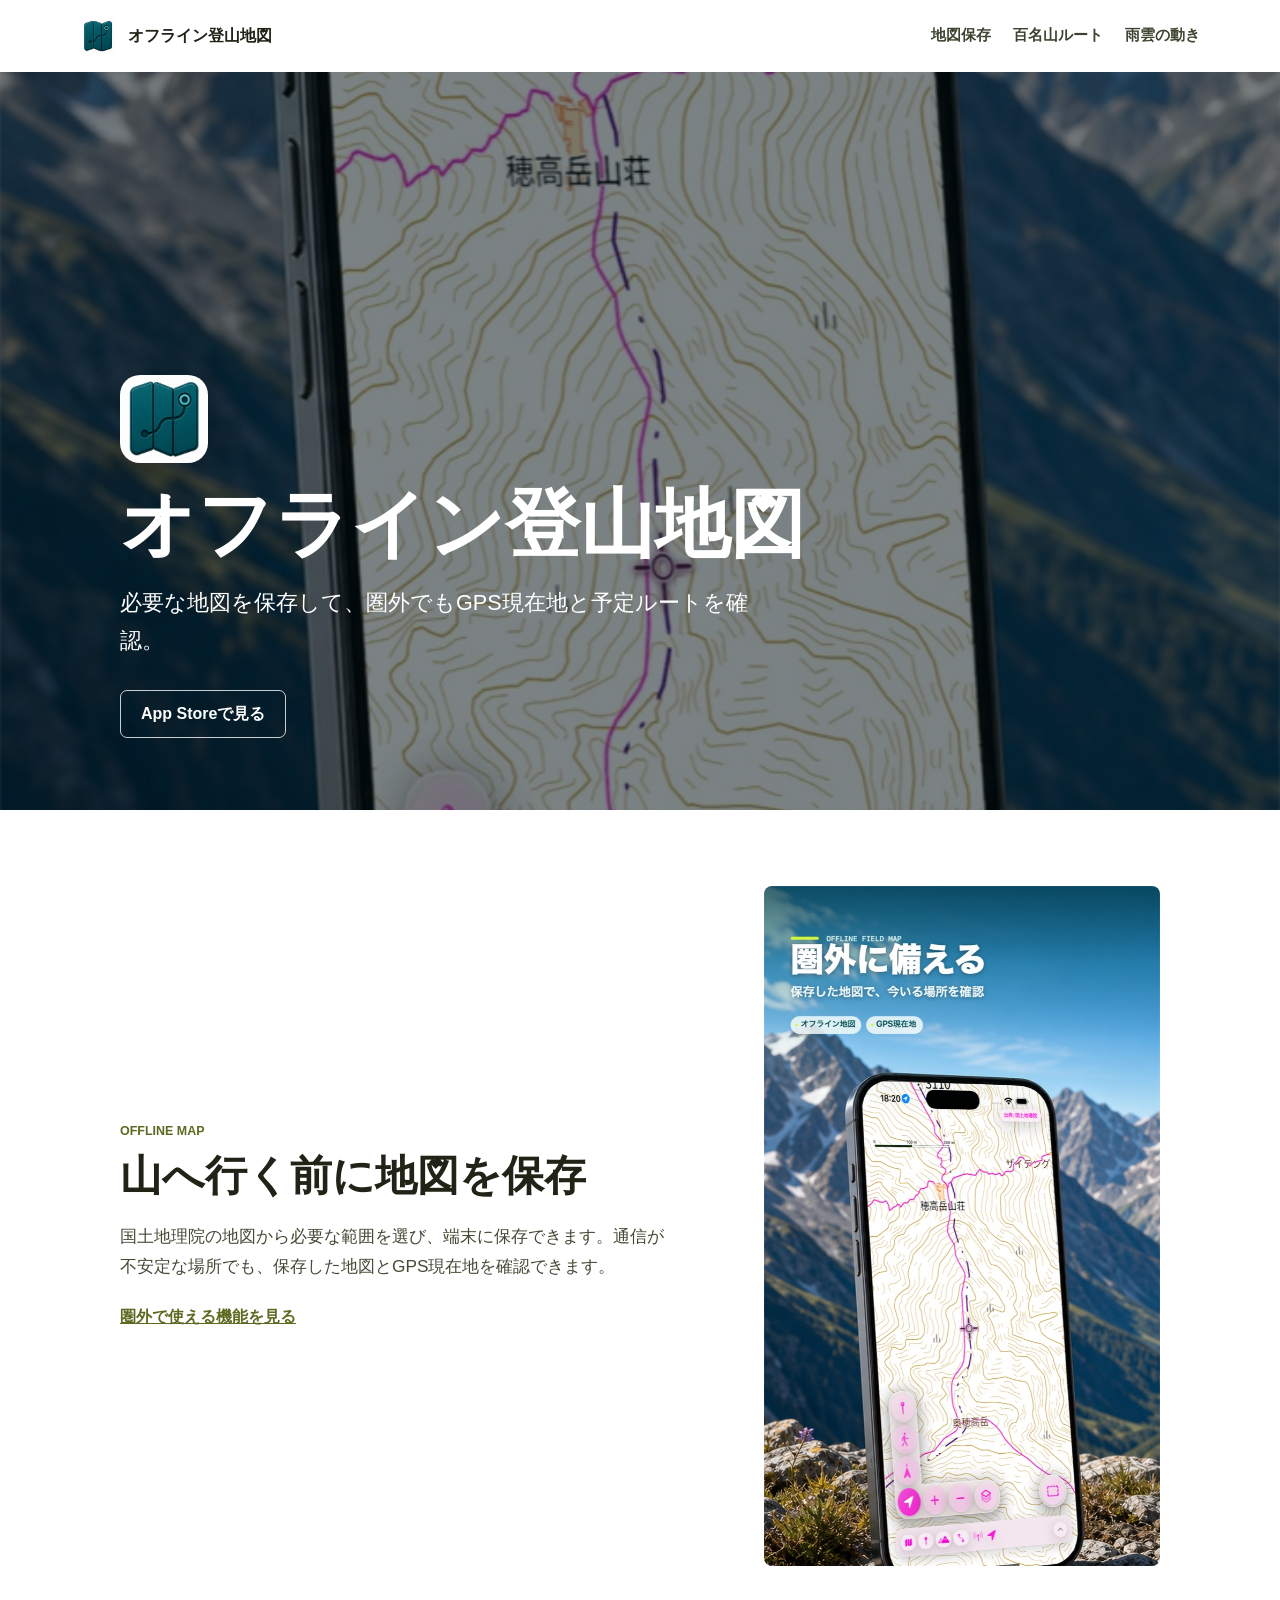
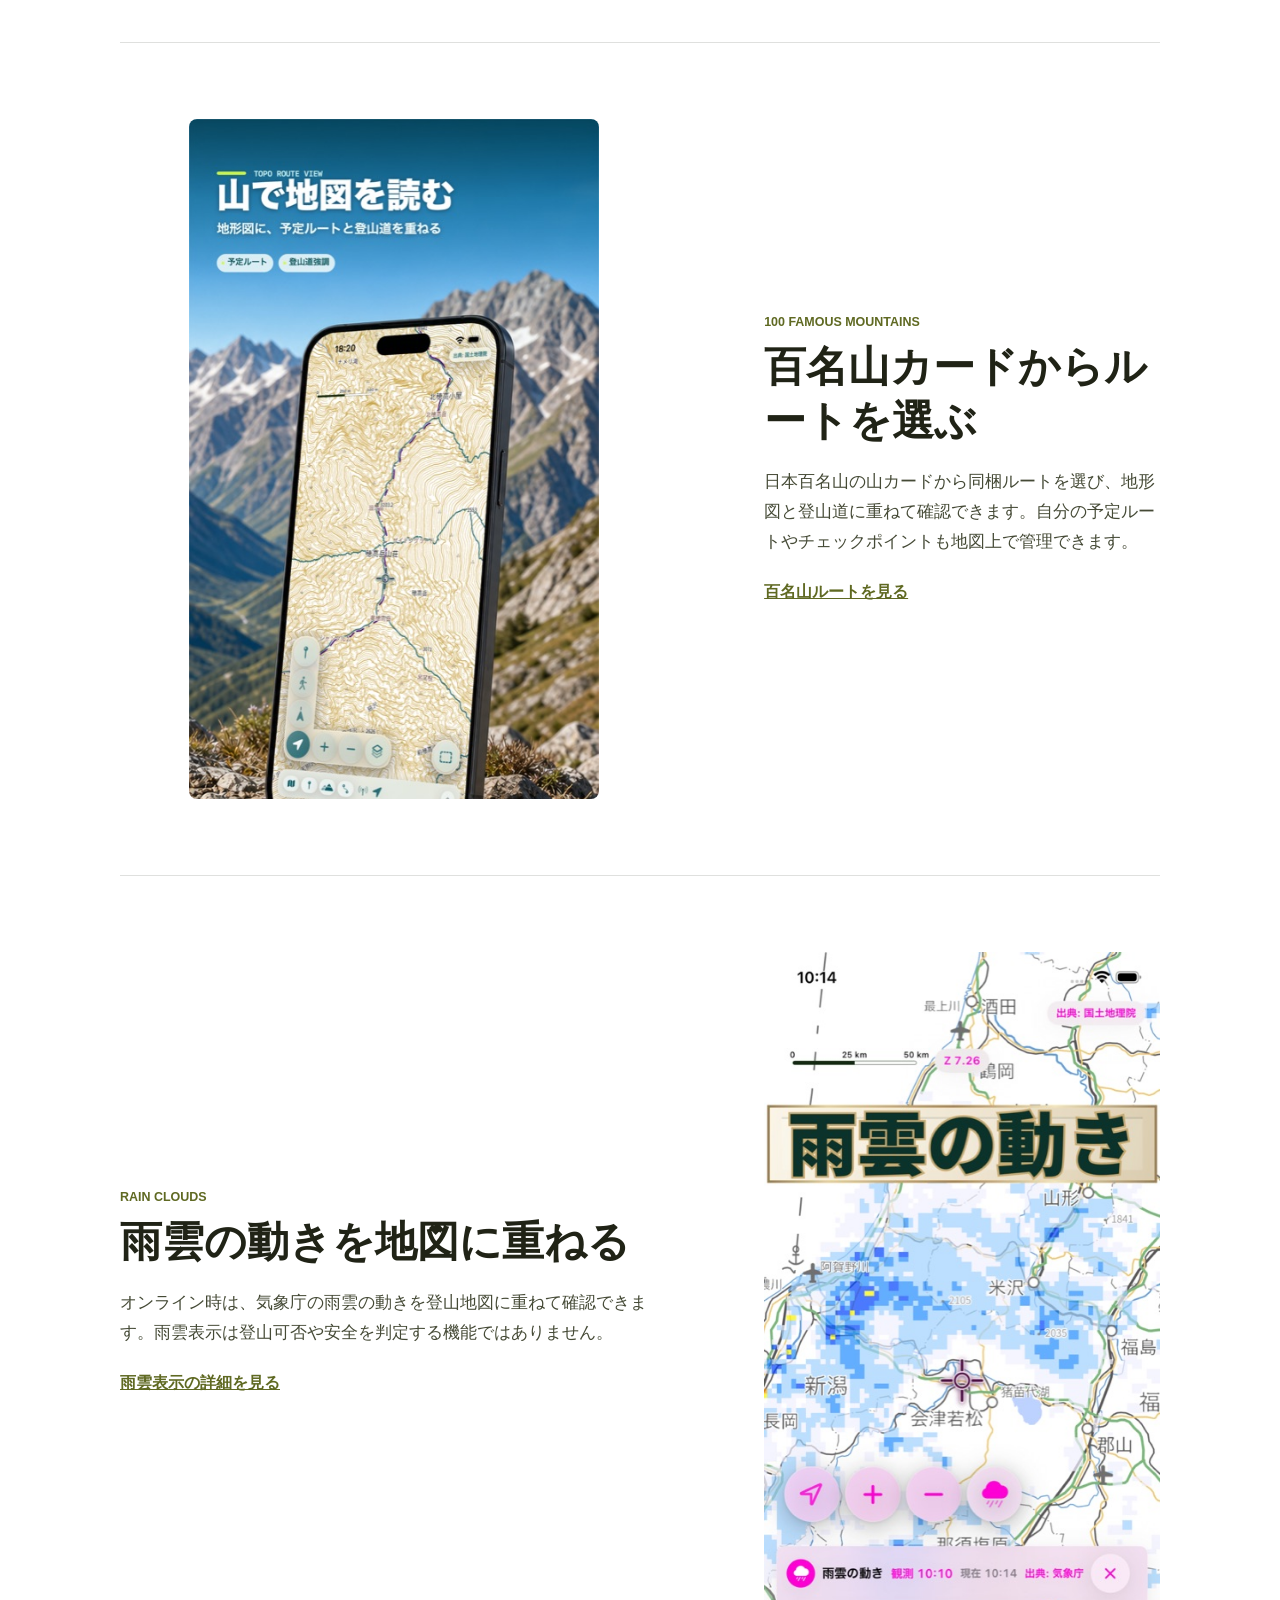
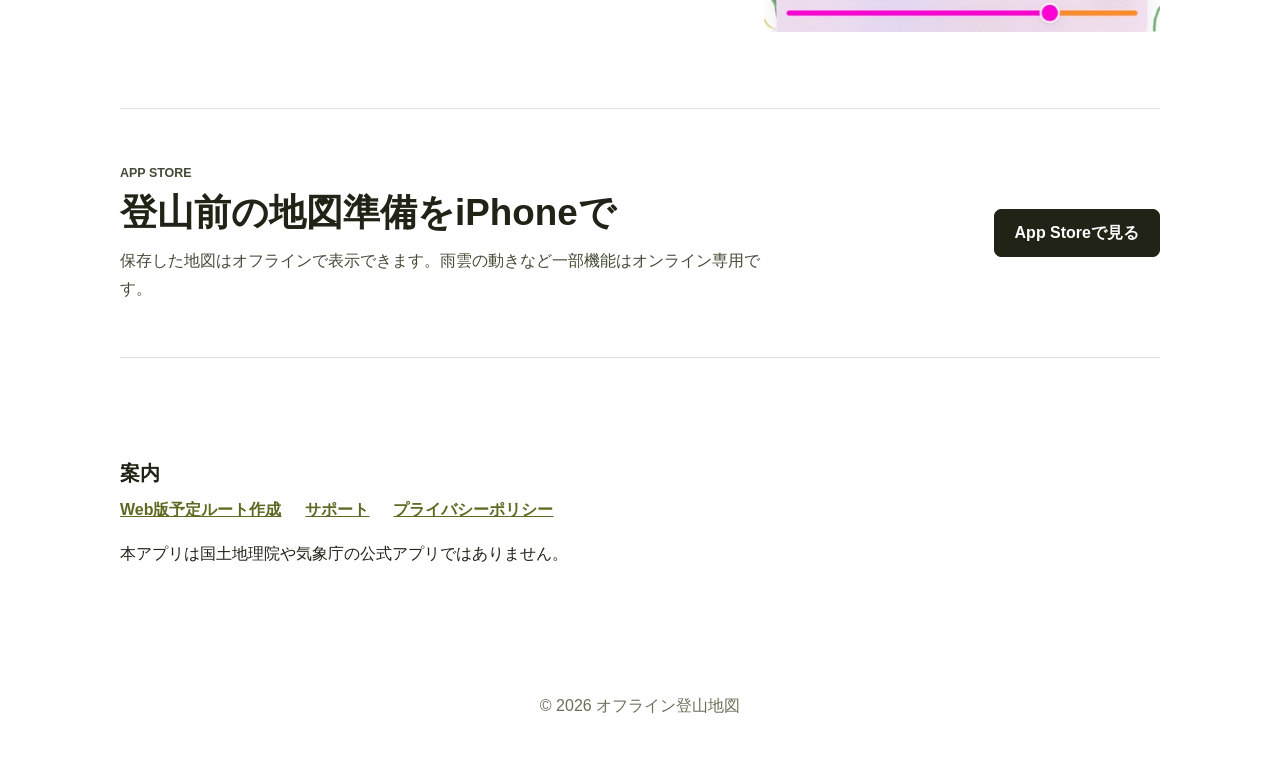
==== commit 2700f4b0: "Publish Web route planner" ====
--- a/docs/index.html
+++ b/docs/index.html
@@ -6,7 +6,7 @@
   <meta name="description" content="日本の登山地図を必要な範囲だけ保存し、圏外でもGPS現在地、予定ルート、日本百名山の同梱ルートを確認できるiPhone地図アプリです。">
   <meta name="robots" content="index,follow,max-image-preview:large">
   <meta name="theme-color" content="#0b1d26">
-  <meta name="apple-itunes-app" content="app-id=6778970928, app-argument=https://apps.apple.com/jp/app/id6778970928?ppid=e49ebf47-4ab9-4e89-a070-6b8aedd1c917">
+  <meta name="apple-itunes-app" content="app-id=6778970928, app-argument=https://apps.apple.com/jp/app/id6778970928?pt=129017864&amp;ct=web-home&amp;mt=8&amp;ppid=e49ebf47-4ab9-4e89-a070-6b8aedd1c917">
   <link rel="canonical" href="https://tenkarars.github.io/offline-japan-map-pages/">
   <meta property="og:type" content="website">
   <meta property="og:locale" content="ja_JP">
@@ -56,7 +56,7 @@
         <img class="app-icon" src="assets/app-icon.png" alt="オフライン登山地図のアプリアイコン">
         <h1 id="product-title">オフライン登山地図</h1>
         <p>必要な地図を保存して、圏外でもGPS現在地と予定ルートを確認。</p>
-        <a class="app-store-link" href="https://apps.apple.com/jp/app/id6778970928?ppid=e49ebf47-4ab9-4e89-a070-6b8aedd1c917">App Storeで見る</a>
+        <a class="app-store-link" href="https://apps.apple.com/jp/app/id6778970928?pt=129017864&amp;ct=web-home&amp;mt=8&amp;ppid=e49ebf47-4ab9-4e89-a070-6b8aedd1c917">App Storeで見る</a>
       </div>
     </section>
 
@@ -96,12 +96,13 @@
         <h2 id="download-title">登山前の地図準備をiPhoneで</h2>
         <p>保存した地図はオフラインで表示できます。雨雲の動きなど一部機能はオンライン専用です。</p>
       </div>
-      <a class="app-store-link app-store-link-dark" href="https://apps.apple.com/jp/app/id6778970928?ppid=e49ebf47-4ab9-4e89-a070-6b8aedd1c917">App Storeで見る</a>
+      <a class="app-store-link app-store-link-dark" href="https://apps.apple.com/jp/app/id6778970928?pt=129017864&amp;ct=web-home&amp;mt=8&amp;ppid=e49ebf47-4ab9-4e89-a070-6b8aedd1c917">App Storeで見る</a>
     </section>
 
     <section class="product-links" aria-labelledby="links-title">
       <h2 id="links-title">案内</h2>
       <nav aria-label="関連ページ">
+        <a href="route-planner/">Web版予定ルート作成</a>
         <a href="support/">サポート</a>
         <a href="privacy/">プライバシーポリシー</a>
       </nav>
